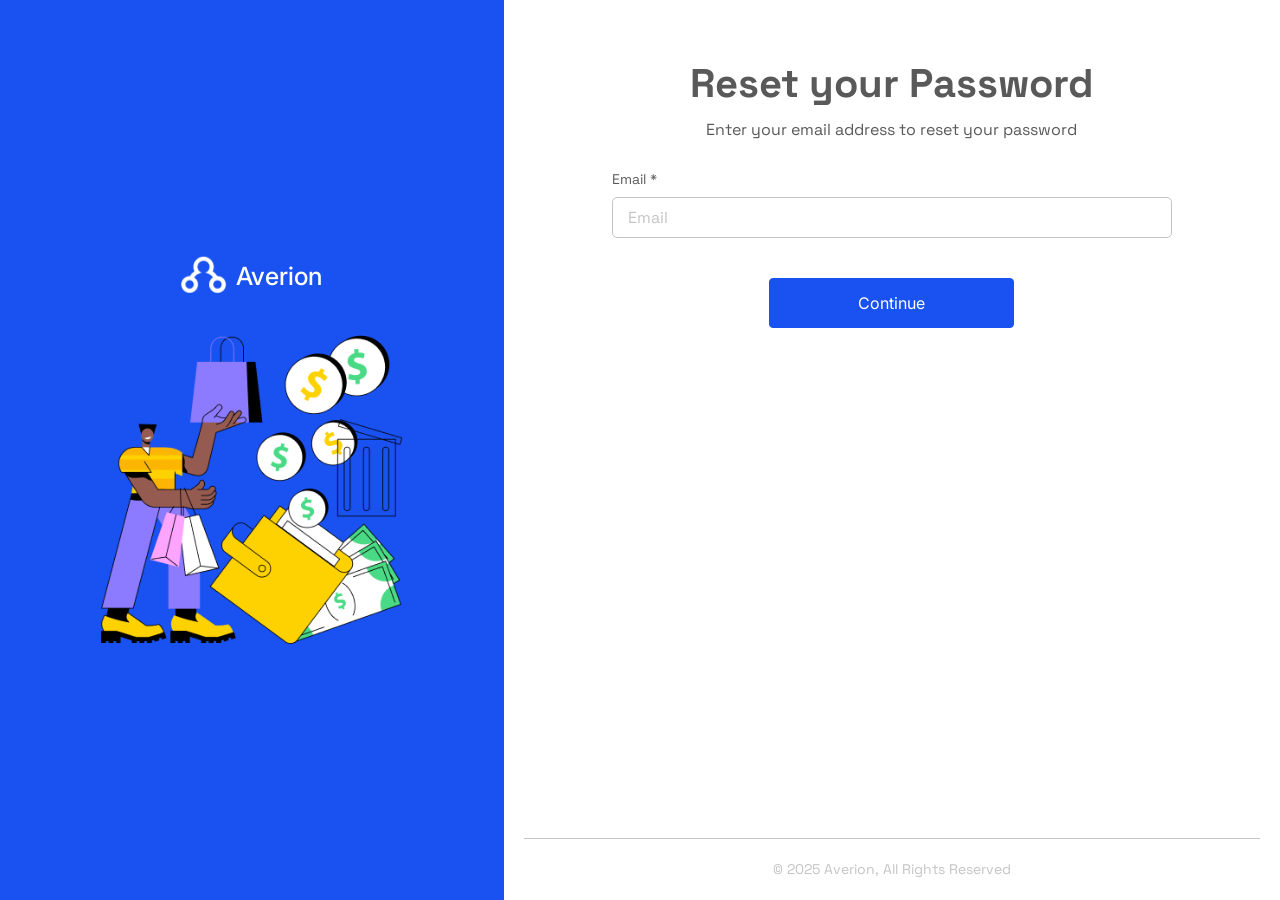
==== forgot-password.html @ 41d87374 "Completedd UI dev for Forgot Password page" ====
<!DOCTYPE html>
<html lang="en">
  <head>
    <meta charset="UTF-8" />
    <meta name="viewport" content="width=device-width, initial-scale=1.0" />
    <title>Averion</title>
    <!-- Bootstrap CSS -->
    <link
      href="https://cdn.jsdelivr.net/npm/bootstrap@5.3.3/dist/css/bootstrap.min.css"
      rel="stylesheet"
    />
    <!-- Google Fonts -->
    <link rel="preconnect" href="https://fonts.googleapis.com" />
    <link rel="preconnect" href="https://fonts.gstatic.com" crossorigin />
    <link
      href="https://fonts.googleapis.com/css2?family=Inter:ital,opsz,wght@0,14..32,100..900;1,14..32,100..900&family=Space+Grotesk:wght@300..700&display=swap"
      rel="stylesheet"
    />
    <!-- Custom CSS -->
    <link rel="stylesheet" href="style.css" />
  </head>
  <body>
    <div class="container-fluid m-0 p-0 position-relative overflow-hidden">
      <section class="auth-screen d-flex flex-column flex-md-row">
        <div class="il-sect position-relative h-100 p-4">
          <div
            class="position-absolute top-50 start-50 translate-middle d-flex flex-column gap-4 align-items-center justify-content-center"
          >
            <div class="logo-cont d-flex align-items-center gap-2 m-auto">
              <img src="assets/img/logo-white.png" alt="" class="logo" />
              <h1 class="fs-5 m-0 text" style="font-family: 'Inter'">
                Averion
              </h1>
            </div>

            <img
              src="assets/img/login-pg-ill.png"
              alt=""
              class="illustration"
            />
          </div>
        </div>

        <div
          class="auth-sect position-relative h-100 pt-4 pt-md-5"
        >
          <div class="auth-form-container auth-sub-sect auth-step pb-5">
            <div class="section-text-box">
              <h2 class="heading text-center">Reset your Password</h2>
              <p class="subtext text-center">
                Enter your email address to reset your password
              </p>
            </div>
            <form class="auth-form login-form d-flex flex-column gap-3">
              <div class="form-group w-100">
                <label for="">Email *</label>
                <input
                  type="email"
                  class="form-control w-100"
                  placeholder="Email"
                />
              </div>

              <div class="btn-group d-flex flex-column gap-2 mt-3">
                <button type="button" class="submit-btn next-btn px-5 w-100">
                  Continue
                </button>
              </div>
            </form>
          </div>

          <div class="verify-phone-container auth-sub-sect auth-step pb-5">
            <div class="section-text-box">
              <h2 class="heading text-center">Verify OTP Code</h2>
              <p class="subtext text-center">
                Please input code sent to your email address “<span
                  class="text-primary"
                  >orjimiraclechukwuemeka</span
                >@gmail.com”
              </p>
            </div>

            <div class="otp-frame d-flex justify-content-center my-5">
              <img src="assets/img/otp-frame.png" style="width: 100%" />
            </div>

            <div
              class="btn-group step d-flex flex-column flex-md-row gap-2 gap-md-3 mt-3"
            >
              <button type="button" class="px-5 log prev-btn order-2 order-md-1">Back</button>
              <button type="button" class="submit-btn next-btn px-5 w-100 order-1 order-md-2">
                Verify
              </button>
            </div>

            <div class="mt-4">
              <p class="text-center m-0" style="font-size: 16px">
                Didn't receive the code?
                <button type="button" class="btn-link">Resend</button>
              </p>
            </div>
          </div>

          <div class="auth-form-container auth-sub-sect auth-step pb-5">
            <div class="section-text-box">
              <h2 class="heading text-center">Set-up a New Password</h2>
              <p class="subtext text-center">
                Enter your new password below to continue
              </p>
            </div>
            <form class="auth-form login-form d-flex flex-column gap-3">
              <div class="form-group w-100">
                <label for="">Enter New Password</label>
                <input
                  type="password"
                  class="form-control w-100"
                  placeholder="Enter New Password"
                />
              </div>

              <div class="form-group w-100">
                <label for="">Re-enter New Password</label>
                <input
                  type="password"
                  class="form-control w-100"
                  placeholder="Re-enter New Password"
                />
              </div>

              <div
                class="btn-group step d-flex flex-column flex-md-row gap-2 gap-md-3 mt-3"
              >
                <button type="button" class="px-5 log prev-btn order-2 order-md-1">Back</button>
                <button type="button" class="submit-btn next-btn px-5 w-100 order-1 order-md-2">
                  Reset Password
                </button>
              </div>
            </form>
          </div>

          <div
            class="reg-success-screen auth-sub-sect auth-step pb-5 flex-column align-items-center justify-content-center gap-5"
            style="display: flex"
          >
            <img src="assets/img/success-check-icon.png" alt="" srcset="" />
            <div class="section-text-box">
              <h2 class="heading text-center">
                Your Password has been reset successfully
              </h2>
            </div>

            <div
              class="btn-group step d-flex flex-column flex-md-row gap-2 gap-md-3"
            >
              <button type="button" class="submit-btn next-btn px-5 w-100">
                Continue to Login
              </button>
            </div>
          </div>

          <!-- FOOTER -->
          <footer class="section-container auth-footer m-0">
            <div class="inner">
              <p class="copyright text-center m-0">
                &copy; 2025 Averion, All Rights Reserved
              </p>
            </div>
          </footer>
        </div>
      </section>
      <!-- End of Login Section -->
    </div>

    <!-- Bootstrap CDN Bundle JS (includes Popper) -->
    <script src="https://cdn.jsdelivr.net/npm/bootstrap@5.3.3/dist/js/bootstrap.bundle.min.js"></script>
    <!-- jQuery CDN-->
    <script src="https://code.jquery.com/jquery-3.7.1.min.js"></script>
    <!-- Custom JS File-->
    <script src="script.js"></script>
  </body>
</html>
---- style.css ----
:root {
  --primary-color: #1a52f1;
  --tertiary-color: #000000;
  --tertiary-alt-color: #ffffff;

  --text-primary: #595959;
  --text-secondary: #c3c3c3;
  --text-secondary-light: #e3e3e3;
  --text-tertiary: #ffffff;
  --ash: #c4c4c4;

  --header-bg-color: #ffffff;
  --button-bg-color: #4caf50;
  --button-text-color: #ffffff;

  --header-box-shadow: 0 4px 4px 0 rgba(0, 0, 0, 0.1);
  --header-box-shadow-mobile: 0 4px 4px 0 rgba(0, 0, 0, 0.25);
}

* {
  box-sizing: border-box;
  margin: 0;
  padding: 0;
  font-size: 20px;
  font-family: 'Space Grotesk', sans-serif;
  font-optical-sizing: auto;
  color: var(--text-primary);
  transition: all 0.3s;
  scroll-behavior: smooth;
}

/* General Stylings */

/* Hide scrollbars for all browsers while maintaining scroll functionality */
/* For Webkit browsers (Chrome, Safari, etc.) */
::-webkit-scrollbar {
  display: none;
}

/* For Firefox */
* {
  scrollbar-width: none;
}

/* For IE and Edge */
* {
  -ms-overflow-style: none;
}


.section-container {
  padding: 100px 120px;
}

@media screen and (max-width: 767px) {
  .section-container {
    padding: 80px 20px !important;
  }
}

a,
.btn-link {
  border: none !important;
  box-shadow: none !important;
  padding: 0;
  margin: 0;
  text-decoration: none;
  color: var(--primary-color);
  background-color: transparent;
}

input,
select,
textarea {
  box-shadow: none !important;
}

button {
  padding: 12px 24px;
  border: none;
  border-radius: 4px;
  font-size: 16px;
  font-family: 'Inter', sans-serif;
}

.btn {
  font-family: 'Inter', sans-serif;
}

.heading {
  font-family: 'Inter', sans-serif;
  font-optical-sizing: auto;
  font-weight: 800;
  font-style: normal;
}

.sub-heading {
  font-family: 'Inter', sans-serif;
  font-optical-sizing: auto;
  font-weight: 800;
  font-style: normal;
  font-size: 25px;
}

.form-control,
.form-select {
  border: 1px solid var(--ash) !important;
  border-radius: 5px;
}
.form-control::placeholder {
  color: var(--ash) !important;
}

/* Header */

.site-header {
  z-index: 1000;
  padding: 40px 120px !important;
}
@media screen and (max-width: 767px) {
  .site-header {
    padding: 20px !important;
  }
}

.site-header nav,
.site-header .signup-btn,
.site-header .site-name-bar {
  border-radius: 50px;
  background-color: var(--header-bg-color);
  padding: 11px 20px !important;
  width: fit-content !important;
  height: 45px !important;
  box-shadow: var(--header-box-shadow);
  color: var(--tertiary-color);
}

.site-header .signup-btn {
  font-size: 14px;
  font-weight: bold;
  font-family: 'Inter', sans-serif;
  text-decoration: none;
  color: var(--text-primary);
}

.site-header .site-logo {
  width: 30px;
}

.site-header .site-name {
  width: fit-content;
  font-size: 16px;
  font-family: 'Inter', sans-serif;
}

.site-header nav li.nav-item {
  list-style: none;
}

.site-header nav .nav-link {
  padding: 0 !important;
  font-size: 14px;
  font-family: 'Inter', sans-serif;
}

@media screen and (max-width: 767px) {
  .site-header .site-name-bar {
    padding: 11px 10px !important;
    border-radius: 10px;
    box-shadow: var(--header-box-shadow-mobile);
  }

  .site-header nav {
    background-color: transparent !important;
    padding: 20px !important;
    border-radius: 0 !important;
    box-shadow: none !important;
    top: 0;
    left: 0;
    width: 100% !important;
    height: fit-content;
    padding: 0 !important;
  }

  .site-header .list-container {
    display: none;
    position: fixed;
    left: 0;
    top: 0;
    width: 100%;
    height: 100vh;
    background-color: var(--primary-color) !important;
    background-image: url('./assets/img/illustration-bg.png');
    background-size: cover;
    background-position: center;
    background-repeat: no-repeat;
    padding: 20px !important;
  }

  .site-header .navbar-toggler {
    display: block;
    width: 45px;
    height: 45px;
    border: none !important;
    border-radius: 50px !important;
    background-color: var(--header-bg-color) !important;
    padding: 6px 8px !important;
    box-shadow: var(--header-box-shadow-mobile);
    margin-left: auto !important;
  }

  .site-header .navbar-toggler.cancel-btn {
    padding: 8px !important;
  }

  .site-header nav ul {
    margin-top: 70px !important;
  }

  .site-header nav li.nav-item {
    color: var(--text-tertiary);
  }

  .site-header .action-bar {
    width: 100%;
  }

  .site-header .signup-btn {
    box-shadow: var(--header-box-shadow-mobile);
  }
}

/* Hero Section */

.hero {
  position: relative !important;
  background-color: var(--primary-color);
  background-image: url('./assets/img/hero-bg.png');
  background-size: cover;
  background-position: center;
  background-repeat: no-repeat;
  height: 750px;
  overflow: hidden !important;
  padding-top: 20px !important;
}

.hero-inner {
  margin: auto;
  margin-top: 150px;
}

.hero .welcome-heading {
  font-size: 67px !important;
  font-weight: 800 !important;
  color: var(--button-text-color);
  opacity: 1;
  transform: translateY(0);
  transition: opacity 0.8s ease, transform 0.8s ease;
  position: relative;
  display: inline-block;
}

/* hidden state during switch */
.hero .welcome-heading.fade-out {
  opacity: 0;
  transform: translateY(5px);
}

.hero .welcome-para {
  max-width: 650px;
  color: var(--button-text-color);
}

.hero .cta-box {
  width: fit-content;
  margin: auto;
  font-family: 'Inter', sans-serif;
}

.hero .cta-btn {
  font-size: 16px;
  color: var(--primary-color);
  font-weight: 700;
  background-color: var(--tertiary-alt-color);
}

.hero .hero-hand-img {
  margin-left: 50%;
  margin-top: 20px;
}

@media screen and (max-width: 767px) {
  .hero {
    height: fit-content !important;
    padding-bottom: 0 !important;
  }

  .hero-inner {
    margin-top: 130px !important;
  }

  .hero .welcome-heading {
    font-size: 48px !important;
    margin-bottom: 15px !important;
  }

  .hero .welcome-para {
    text-align: center;
    /* font-size: 16px; */
    margin-top: 20px;
  }

  .hero .hero-hand-img {
  }
}

/* Why Averion Section */

section.why-averion .section-text-box {
  max-width: 520px;
  margin: auto;
}

/* Card section */

.card-cont-illustration {
  position: absolute;
  top: 0;
  left: 0;
  transform: translateY(-100%);
}

.card {
  padding: 25px 15px;
  width: 100%;
  height: 490px;
  border-radius: 15px;
  border: 1px solid var(--ash);
  overflow: hidden;
}

.card .icon-badge {
  width: 30px;
}

.card .text-box {
  margin-top: 20px;
}

.card p {
  font-size: 18px;
}

.card .card-img-box {
  height: 200px;
}

.card .card-img-box.box1 {
  background-color: #c4da00;
}

.card .card-img-box.box2 {
  background-color: #558248;
}

.card .card-img-box.box3 {
  background-color: #a2421b;
}

.card .card-img {
  width: 200px;
  margin-left: 50%;
  transform: translate(-50%, 20px);
}

@media screen and (max-width: 767px) {
  section.why-averion .section-text-box {
    max-width: 100%;
  }

  .card-container {
    margin-top: 220px !important;
  }

  .card-cont-illustration {
    width: 200px;
    left: 50%;
    transform: translate(-50%, -100%);
  }
}

/* What You Love Section */

section.what-you-love {
}

section.what-you-love .heading {
  color: var(--text-secondary-light);
}

section.what-you-love .row-container {
  background-color: var(--primary-color);
  position: relative;
}
/* Torn effect at the bottom */
section.what-you-love .row-container img.after {
  position: absolute;
  bottom: -100px;
  left: 0;
  width: 100%;
  z-index: -1;
}

section.what-you-love .row-container .happybuyer {
  position: absolute;
  top: 0;
  right: 100px;
  transform: translateY(-46%) rotate(15deg);
  width: 300px;
}

section.what-you-love .row-container .row {
  background-color: var(--primary-color);
  padding: 10px 0;
}

section.what-you-love .row-container .img-box {
  width: fit-content;
  padding: 20px;
  border-radius: 15px;
  background-color: #229bf4;
}

section.what-you-love .row-container .img-box img {
  width: 100%;
}

section.what-you-love .row-container .sub-heading {
  color: var(--text-tertiary);
}

section.what-you-love .row-container p {
  color: var(--text-secondary);
}

@media screen and (max-width: 767px) {
  section.what-you-love .section-text-box {
    padding-top: 40px !important;
    padding-bottom: 20px !important;
  }

  section.what-you-love .heading {
    width: 50%;
    margin: 0 !important;
  }

  section.what-you-love .row-container .happybuyer {
    top: 0;
    right: 0;
    width: 250px;
  }

  section.what-you-love .row-container {
    padding-top: 150px !important;
  }

  section.what-you-love .row-container .row {
    margin-bottom: 30px !important;
  }
  section.what-you-love .row-container .row:last-child {
    margin-bottom: 0 !important;
  }

  section.what-you-love .row-container .img-box {
    margin-bottom: 20px;
  }

  section.what-you-love .row-container img.after {
    bottom: -100px;
    left: 0;
    width: auto;
  }
}

/* Newsletter Section */

.newsletter-section {
  padding-bottom: 165px;
  padding-top: 165px;
}

.newsletter-section .heading {
  color: var(--text-secondary-light);
}

.newsletter-section p {
  width: 85%;
}

.newsletter-section .newsletter-form label {
  font-size: 14px;
  font-weight: 500;
}

.newsletter-section .newsletter-form .form-control {
  width: 80%;
  font-size: 16px;
}

.newsletter-section .newsletter-form .submit-btn {
  font-size: 16px;
  font-weight: 700;
  background-color: var(--primary-color);
  color: var(--text-tertiary);
}

.newsletter-section .nl-img {
  position: absolute;
  top: 20px;
  left: -30px;
  width: 470px;
}

@media screen and (max-width: 767px) {
  .newsletter-section {
    padding-bottom: 240px !important;
    padding-top: 150px !important;
  }

  .newsletter-section p {
    width: 100% !important;
    /* margin-bottom: 20px !important; */
  }

  .newsletter-section .newsletter-form .form-control {
    width: 100% !important;
  }

  .newsletter-section .nl-img {
    width: 250px;
    left: 50%;
    transform: translateX(-50%);
    /* top: -80px; */
  }
}

/* Footer Section */

.site-footer {
  background-color: var(--tertiary-color);
  padding: 60px 120px !important;
}

.site-footer .logo-container {
  width: fit-content;
}

.site-footer .paragraph {
  font-size: 16px;
  color: var(--text-secondary-light);
  max-width: 480px;
}

.site-footer .site-name {
  font-size: 25px;
  font-family: 'Inter', sans-serif;
  color: var(--text-tertiary);
}

.site-footer .nav-bar-heading {
  color: var(--text-tertiary);
  margin-bottom: 20px;
  font-size: 20px;
}

.site-footer .nav-bar {
  padding: 0 !important;
}

.site-footer .nav-bar li {
  list-style: none;
  color: var(--text-tertiary);
  margin-top: 5px;
}

.site-footer .nav-bar li a {
  color: var(--text-secondary-light);
  text-decoration: none;
  font-size: 15px;
}
.site-footer .nav-bar li a:hover {
  color: var(--text-secondary);
}

hr.footer-separator {
  border: none;
  background: linear-gradient(
    to right,
    transparent,
    var(--tertiary-alt-color),
    transparent
  );
  height: 3px;
}

.site-footer .copryright-text {
  color: var(--text-secondary-light);
  font-size: 15px;
}

.site-footer .social-icon-container {
  width: 160px;
  margin-left: auto;
}

.site-footer .social-icon {
  width: 24px;
}
.site-footer .social-icon:hover {
  opacity: 0.8;
}

@media screen and (max-width: 767px) {
  .site-footer {
    padding: 60px 20px !important;
    text-align: center !important;
  }

  .site-footer .paragraph {
    margin: auto;
  }

  .site-footer .logo-container {
    margin: auto;
    /* margin-bottom: 20px !important; */
  }

  .site-footer .nav-bar {
    margin-bottom: 10px !important;
  }

  .site-footer .nav-bar-heading {
    margin-top: 30px !important;
    margin-bottom: 10px !important;
  }

  .site-footer .nav-bar li {
    list-style: none;
    color: var(--text-tertiary);
    margin-top: 5px;
  }

  .site-footer .social-icon-container {
    width: 100%;
    margin: auto !important;
    margin-bottom: 20px !important;
  }
}

/************************************************************************************************
                                        CONTACT PAGE
************************************************************************************************/

.contact-hero {
  height: 500px;
  width: 100%;
  background-color: var(--primary-color);
  background-image: url('./assets/img/illustration-bg.png');
  background-size: cover;
  background-position: center;
  background-repeat: no-repeat;
}

.contact-hero img.hero-illustration {
  width: 30%;
  top: 10%;
}

section.contact-form-section {
  height: 500px;
}

.contact-form-container {
  transform: translateY(-30%);
  background-color: var(--tertiary-alt-color);
  border-radius: 20px;
  padding: 50px 150px 20px;
}

.contact-form-container .section-text-box {
  width: 520px;
  margin: auto;
}

.contact-form * {
  font-size: 14px;
}

.contact-form label {
  margin-bottom: 8px;
}

.contact-form textarea {
  height: 130px;
  resize: none;
}

.contact-form .submit-btn {
  width: fit-content;
  display: block;
  margin: auto;
  background-color: var(--primary-color);
  color: var(--button-text-color);
  border-radius: 4px;
  margin-top: 30px;
}

@media screen and (max-width: 767px) {
  .contact-hero {
    height: 800px;
  }

  .contact-hero img.hero-illustration {
    width: 90%;
    top: 5%;
  }

  section.contact-form-section {
    height: 350px;
  }

  .contact-form-container {
    transform: translateY(-72%);
    padding: 40px 20px;
  }

  .contact-form-container .section-text-box {
    width: 100%;
  }

  .contact-form-container .section-text-box p,
  .contact-form-container .section-text-box p * {
    font-size: 18px;
  }

  .contact-form .submit-btn {
    width: 100%;
  }
}

/************************************************************************************************
                                  LOGIN / REGISTER / AUTH PAGE
************************************************************************************************/
section.auth-screen {
  height: 100vh;
}

section.auth-screen .il-sect {
  flex: 4;
  background-color: var(--primary-color);
}

section.auth-screen .il-sect .logo-cont {
  width: fit-content;
}
section.auth-screen .il-sect .logo-cont .text {
  color: var(--text-tertiary);
}

section.auth-screen .il-sect img.illustration {
  width: 120%;
}

section.auth-screen .auth-sect {
  flex: 7;
  position: relative;
}

.auth-sub-sect {
  width: 560px;
  height: 100%;
  margin: auto;
  position: relative;
  overflow-y: auto !important;
  padding-bottom: 150px !important;
}

.auth-sub-sect .section-text-box .heading {
  font-family: 'Space Grotesk';
}

.auth-sub-sect .section-text-box p {
  font-size: 16px;
}

.auth-form label {
  margin-bottom: 7px;
  font-size: 14px;
}

.auth-form .form-control,
.auth-form .form-control::placeholder {
  font-size: 16px;
}

.auth-form .forgot-pass-link {
  font-size: 16px;
  color: var(--primary-color);
  font-family: 'Inter', sans-serif;
}

.auth-form .btn-group {
  width: 245px;
  margin: auto;
}

.auth-sub-sect .btn-group .submit-btn {
  border: 1px solid var(--primary-color);
  background-color: var(--primary-color);
  color: var(--text-tertiary);
}

.auth-sub-sect .btn-group .alt-btn {
  background-color: transparent;
  border: 1px solid var(--primary-color);
  color: var(--primary-color);
}

/* Step type btn-group */
.auth-sub-sect .btn-group.step {
  width: fit-content;
  margin: auto;
}
@media screen and (max-width: 767px) {
  section.auth-screen .il-sect {
    display: none;
  }
  .auth-sub-sect .btn-group.step {
    width: 100%;
  }
  .auth-sub-sect .btn-group.step .submit-btn {
    order: 1;
    width: 100%;
  }
  .auth-sub-sect .btn-group.step .alt-btn {
    order: 2;
    width: 100%;
  }
}

footer.auth-footer {
  padding: 0 20px !important;
  position: absolute;
  bottom: 0;
  width: 100%;
  z-index: 10;
  background-color: var(--tertiary-alt-color);
}

footer.auth-footer .inner {
  border-top: 1px solid var(--ash);
  padding: 20px 0;
}

footer.auth-footer p.copyright {
  font-size: 14px;
  color: var(--ash);
}

@media screen and (max-width: 767px) {
  section.auth-screen {
    height: 100%;
  }

  section.auth-screen .il-sect {
    flex: 400px;
    background-color: var(--primary-color);
  }

  .auth-sub-sect {
    width: 100%;
    padding: 30px 20px 150px !important;
  }

  .auth-sub-sect .section-text-box * {
    text-align: center;
  }

  .auth-sub-sect .btn-group {
    width: 100%;
  }
}

/* REGISTER PAGE */
.photo-upload-container .heading {
  font-size: 24px;
  color: var(--primary-color);
  padding: 0 0 7px;
  border-bottom: 1px solid var(--ash);
}

.photo-upload-container .img-preview-cont {
  width: 245px;
}

.photo-upload-container .preview-img-box {
  width: 245px;
  height: 245px;
  overflow: hidden;
  background-color: #d9d9d9;
}

.photo-upload-container .upload-btn {
  border-radius: 0 !important;
  background-color: rgba(0, 0, 0, 0.5);
  color: var(--text-tertiary);
}

.photo-upload-container .upload-btn:hover {
  background-color: rgba(0, 0, 0, 0.6);
}

.photo-upload-container .upload-btn * {
  fill: var(--text-tertiary);
  color: var(--text-tertiary);
  font-size: 14px;
}
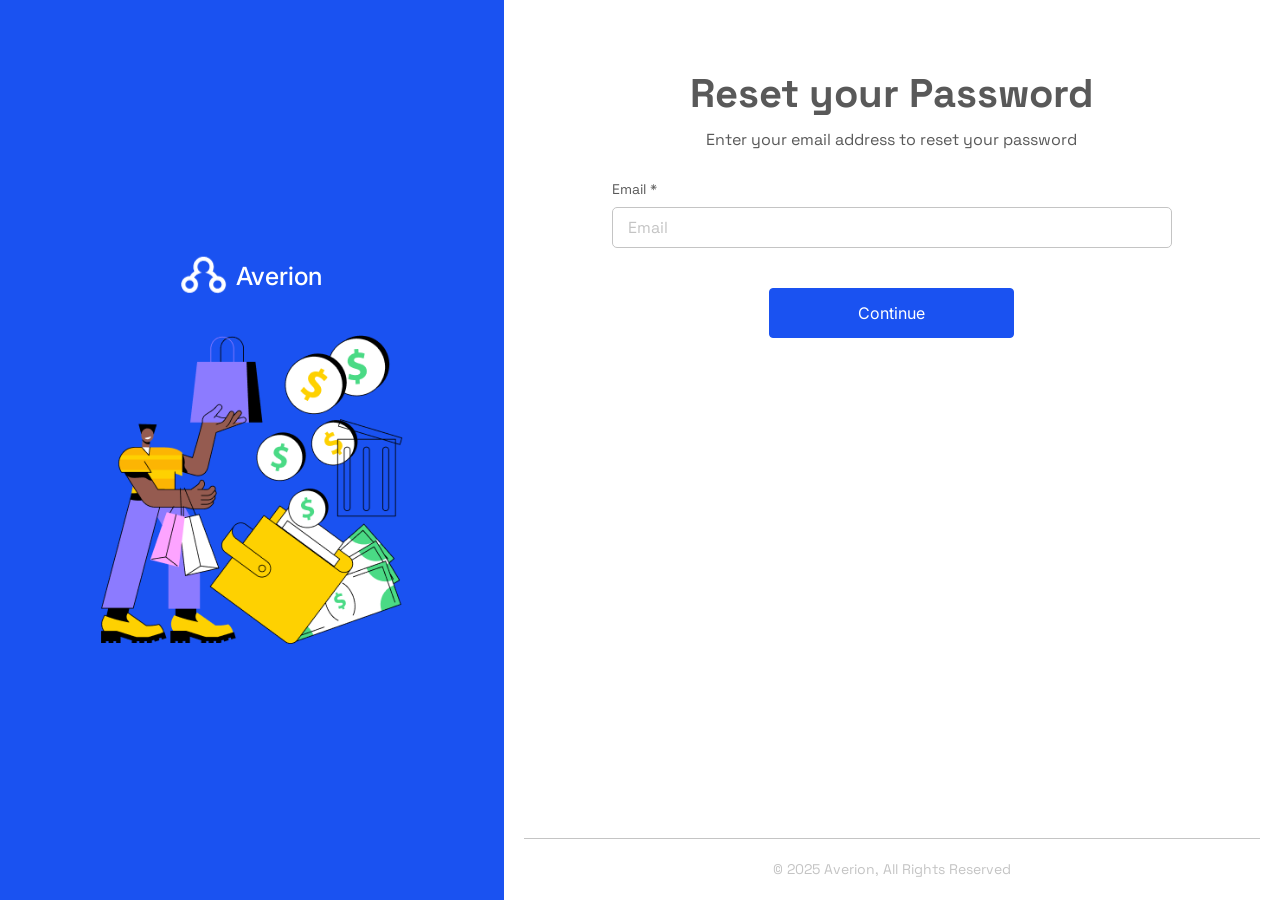
==== commit 3694465f: "Modified" ====
--- a/forgot-password.html
+++ b/forgot-password.html
@@ -41,9 +41,7 @@
           </div>
         </div>
 
-        <div
-          class="auth-sect position-relative h-100 pt-4 pt-md-5"
-        >
+        <div class="auth-sect position-relative h-100 pt-4 pt-md-5">
           <div class="auth-form-container auth-sub-sect auth-step pb-5">
             <div class="section-text-box">
               <h2 class="heading text-center">Reset your Password</h2>
@@ -73,10 +71,10 @@
             <div class="section-text-box">
               <h2 class="heading text-center">Verify OTP Code</h2>
               <p class="subtext text-center">
-                Please input code sent to your email address “<span
-                  class="text-primary"
-                  >orjimiraclechukwuemeka</span
-                >@gmail.com”
+                Please input code sent to your email address <br> “<a href="#"
+                  class="text-primary" style="font-size: 16px;"
+                  >orjimiraclechukwuemeka@gmail.com</a
+                >"
               </p>
             </div>
 
@@ -87,8 +85,16 @@
             <div
               class="btn-group step d-flex flex-column flex-md-row gap-2 gap-md-3 mt-3"
             >
-              <button type="button" class="px-5 log prev-btn order-2 order-md-1">Back</button>
-              <button type="button" class="submit-btn next-btn px-5 w-100 order-1 order-md-2">
+              <button
+                type="button"
+                class="px-5 log prev-btn order-2 order-md-1"
+              >
+                Back
+              </button>
+              <button
+                type="button"
+                class="submit-btn next-btn px-5 w-100 order-1 order-md-2"
+              >
                 Verify
               </button>
             </div>
@@ -130,8 +136,16 @@
               <div
                 class="btn-group step d-flex flex-column flex-md-row gap-2 gap-md-3 mt-3"
               >
-                <button type="button" class="px-5 log prev-btn order-2 order-md-1">Back</button>
-                <button type="button" class="submit-btn next-btn px-5 w-100 order-1 order-md-2">
+                <button
+                  type="button"
+                  class="px-5 log prev-btn order-2 order-md-1"
+                >
+                  Back
+                </button>
+                <button
+                  type="button"
+                  class="submit-btn next-btn px-5 w-100 order-1 order-md-2"
+                >
                   Reset Password
                 </button>
               </div>
@@ -145,14 +159,18 @@
             <img src="assets/img/success-check-icon.png" alt="" srcset="" />
             <div class="section-text-box">
               <h2 class="heading text-center">
-                Your Password has been reset successfully
+                Your password has been successfully reset
               </h2>
             </div>
 
             <div
               class="btn-group step d-flex flex-column flex-md-row gap-2 gap-md-3"
             >
-              <button type="button" class="submit-btn next-btn px-5 w-100">
+              <button
+                type="button"
+                onclick="window.location='./login.html'"
+                class="submit-btn next-btn px-5 w-100"
+              >
                 Continue to Login
               </button>
             </div>
--- a/style.css
+++ b/style.css
@@ -752,7 +752,7 @@
                                   LOGIN / REGISTER / AUTH PAGE
 ************************************************************************************************/
 section.auth-screen {
-  height: 100vh;
+  height: 100vh !important;
 }
 
 section.auth-screen .il-sect {
@@ -774,6 +774,7 @@
 section.auth-screen .auth-sect {
   flex: 7;
   position: relative;
+  height: 100% !important;
 }
 
 .auth-sub-sect {
@@ -782,6 +783,7 @@
   margin: auto;
   position: relative;
   overflow-y: auto !important;
+  padding-top: 10px !important;
   padding-bottom: 150px !important;
 }
 
@@ -889,6 +891,10 @@
   .auth-sub-sect .btn-group {
     width: 100%;
   }
+
+  /* footer.auth-footer {
+    position: static !important;
+  } */
 }
 
 /* REGISTER PAGE */
